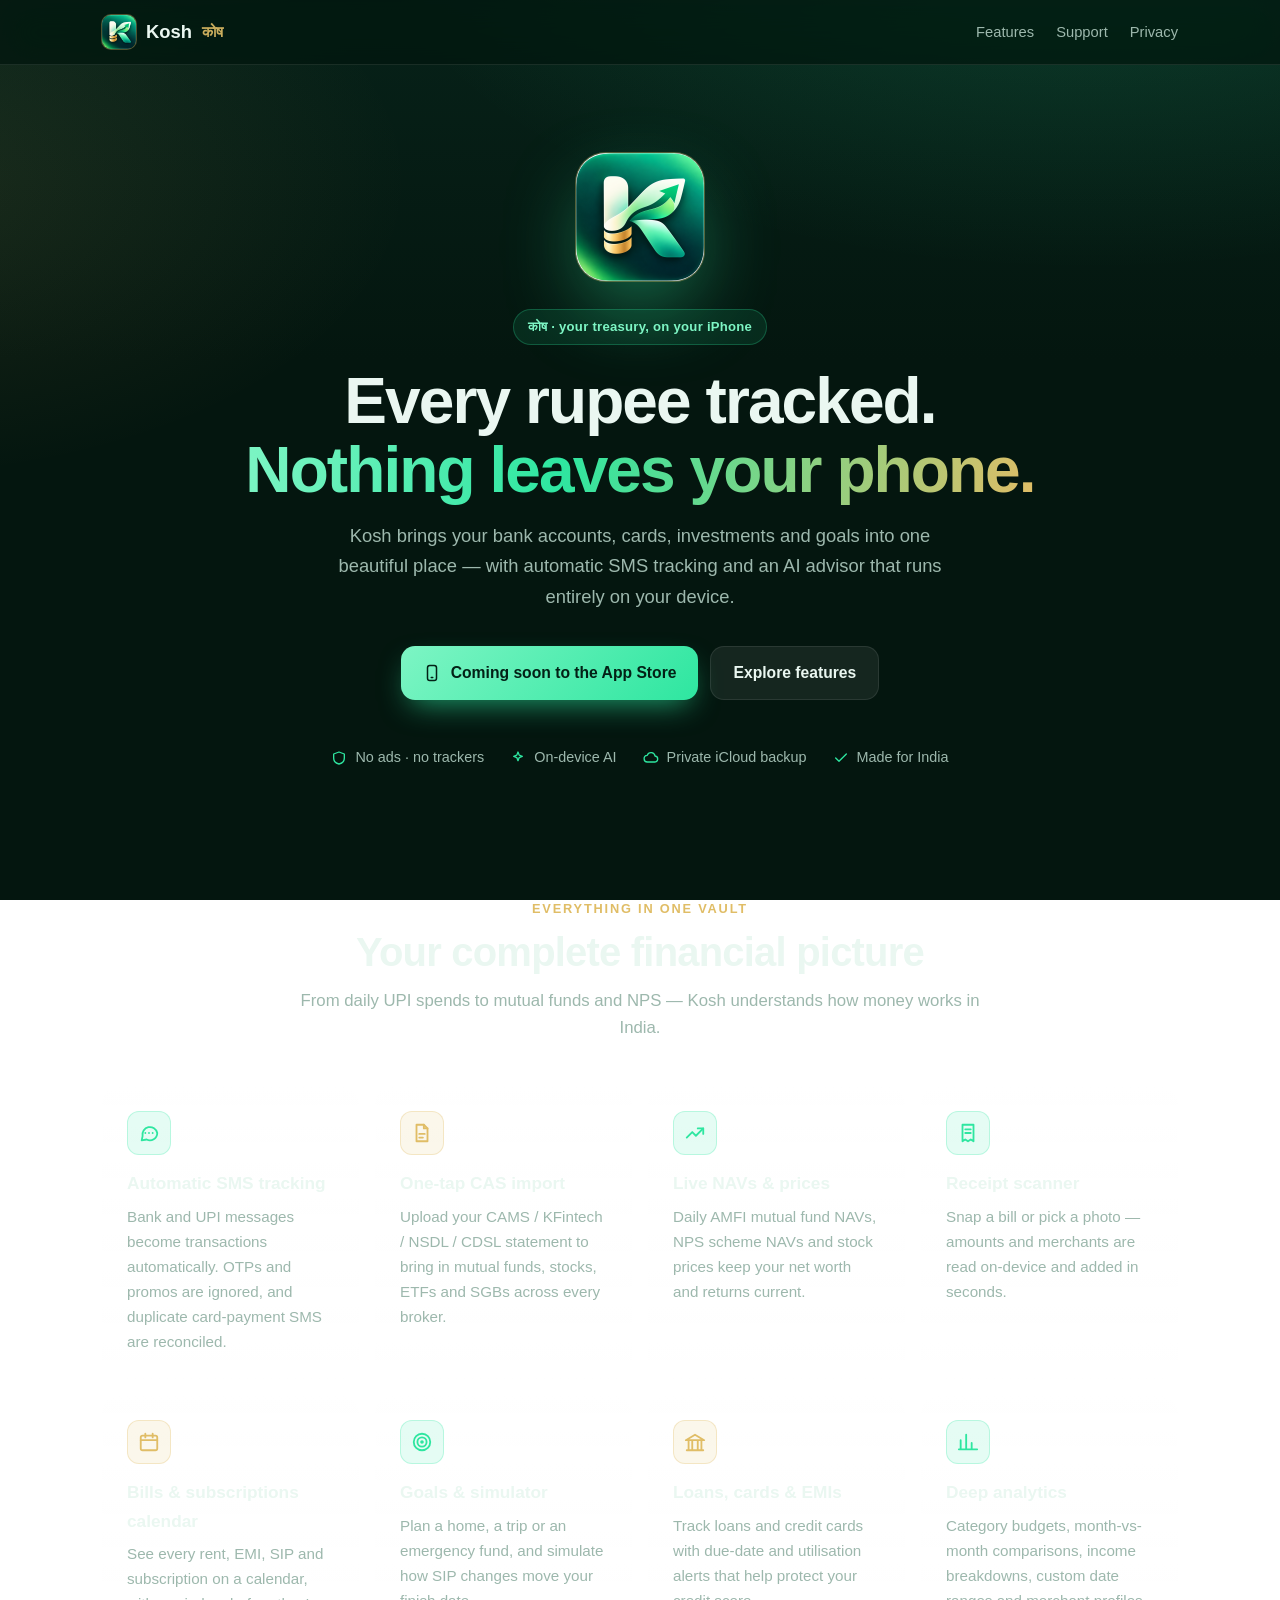
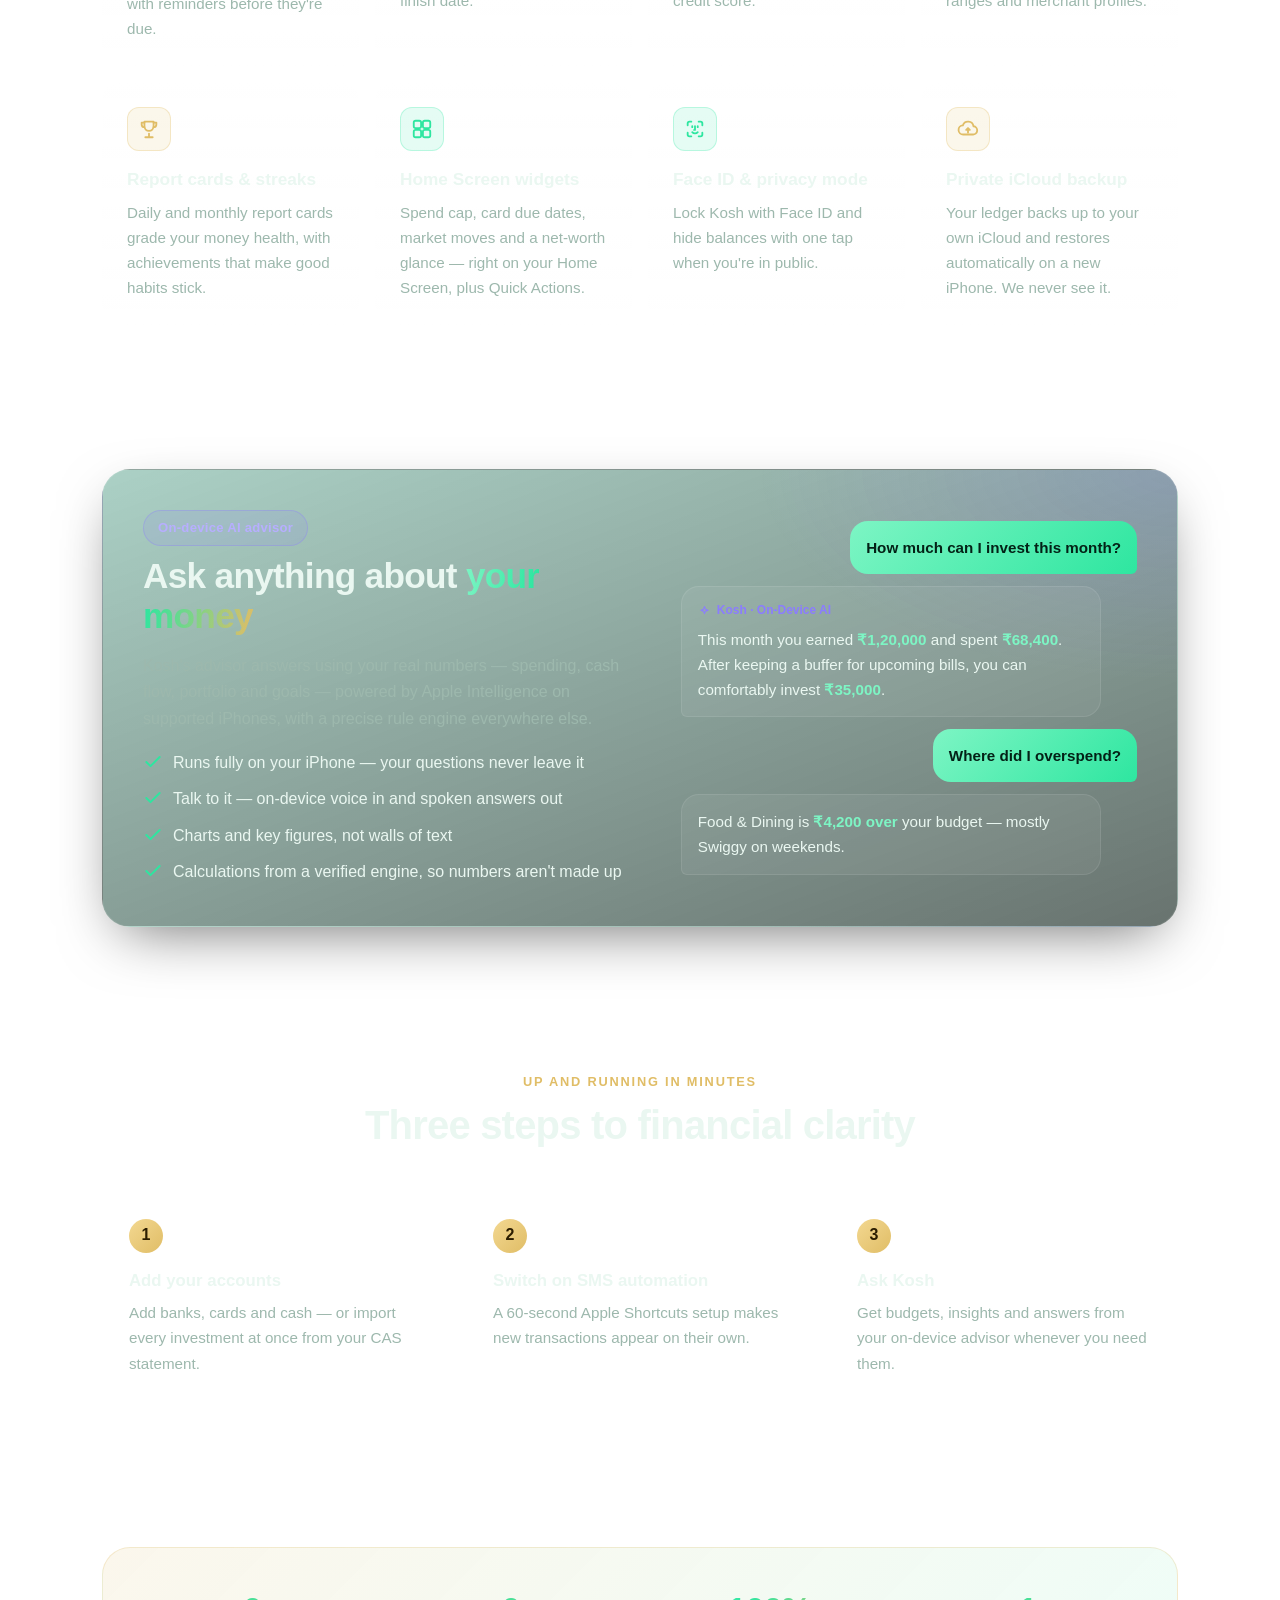
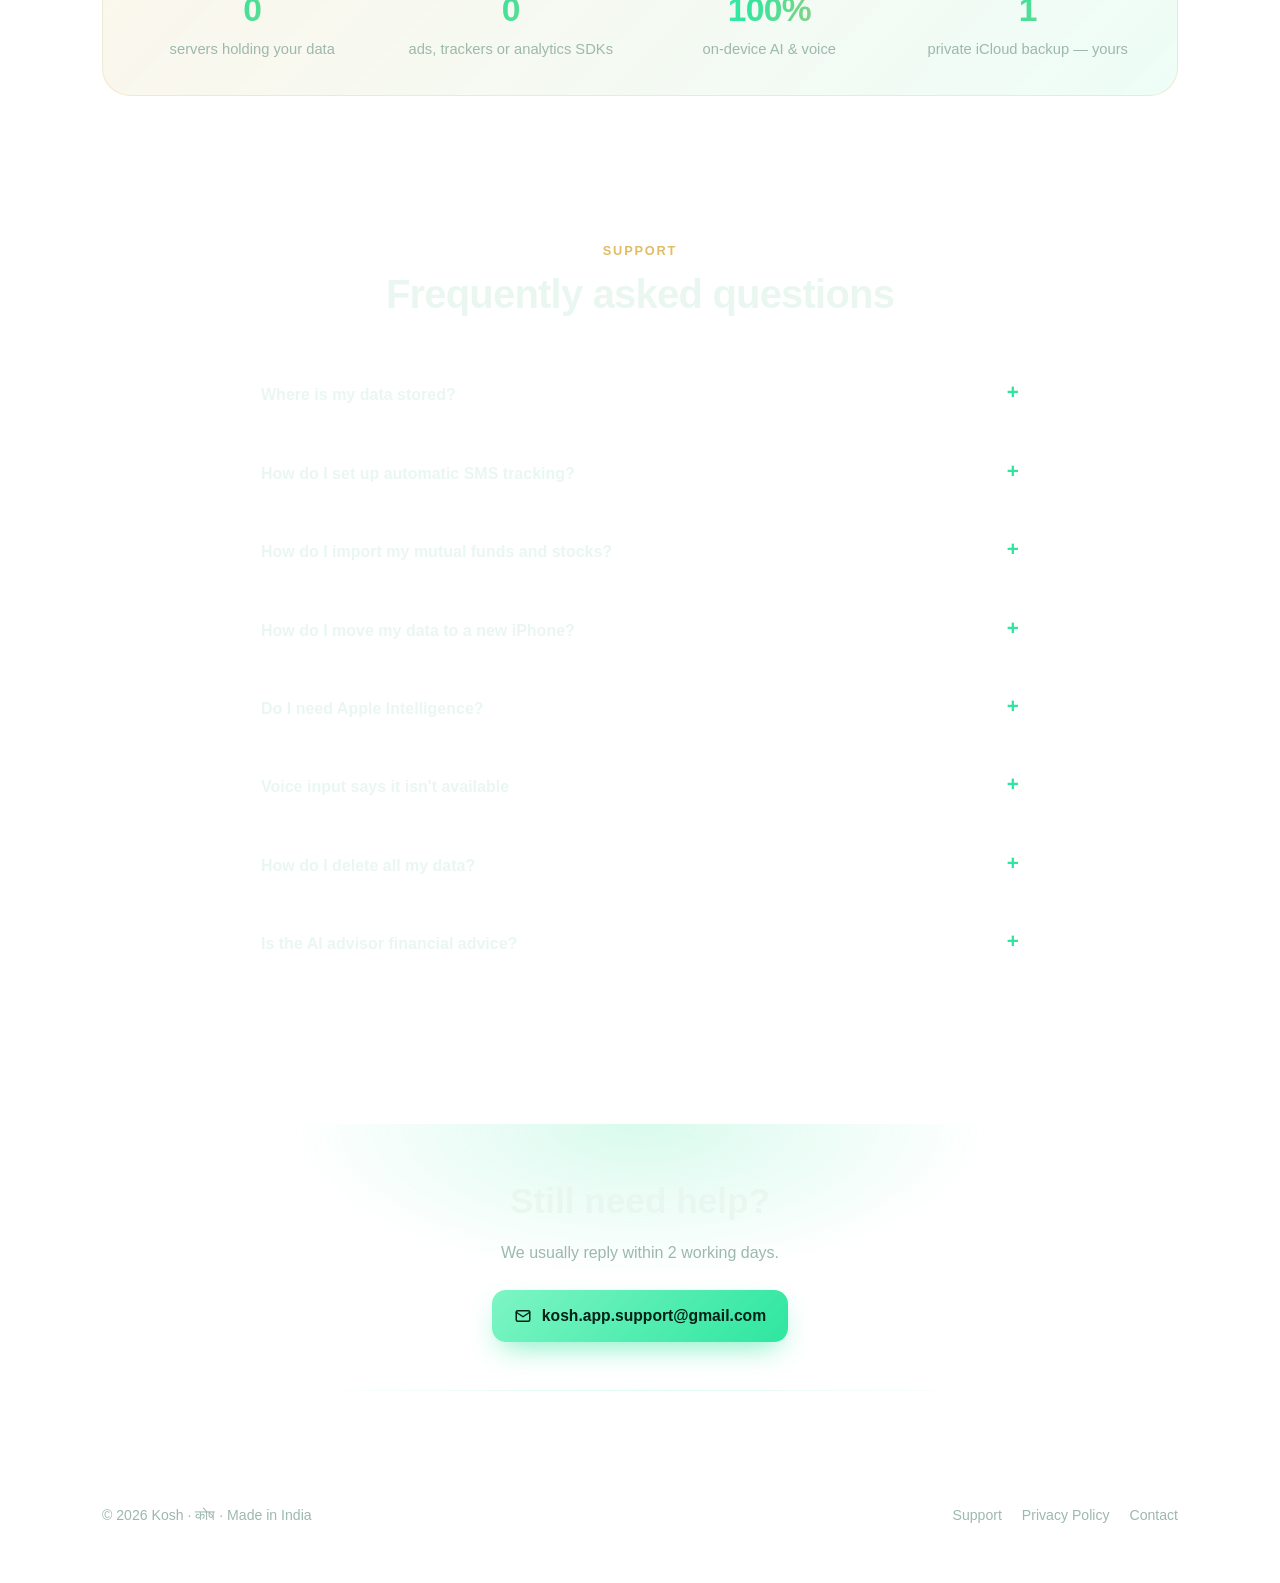
==== index.html @ d5144a24 "Kosh support and privacy policy site" ====
<!DOCTYPE html>
<html lang="en">
<head>
<meta charset="utf-8">
<meta name="viewport" content="width=device-width, initial-scale=1">
<title>Kosh — Private money manager for India</title>
<meta name="description" content="Kosh tracks your spending, investments and goals entirely on your iPhone. Automatic SMS tracking, CAS import, live NAVs and an on-device AI advisor. No ads, no trackers.">
<meta name="theme-color" content="#04160f">
<meta property="og:title" content="Kosh — Private money manager for India">
<meta property="og:description" content="Spending, investments and an on-device AI advisor — all private, all on your iPhone.">
<meta property="og:image" content="https://rsamit26.github.io/kosh/assets/kosh-icon-512.png">
<link rel="icon" type="image/png" href="assets/favicon.png">
<link rel="apple-touch-icon" href="assets/apple-touch-icon.png">
<link rel="stylesheet" href="style.css?v=2">
</head>
<body>

<header class="nav">
  <div class="wrap">
    <a class="brand" href="./"><img src="assets/kosh-icon-512.png" alt="">Kosh <span class="deva">कोष</span></a>
    <nav class="nav-links" aria-label="Main">
      <a href="#features" class="hide-sm">Features</a>
      <a href="#faq">Support</a>
      <a href="privacy.html">Privacy</a>
    </nav>
  </div>
</header>

<main>
  <!-- Hero -->
  <section class="hero">
    <div class="wrap">
      <img class="hero-icon" src="assets/kosh-icon-512.png" alt="Kosh app icon">
      <span class="eyebrow">कोष · your treasury, on your iPhone</span>
      <h1>Every rupee tracked.<br><span class="grad">Nothing leaves your phone.</span></h1>
      <p class="lead">Kosh brings your bank accounts, cards, investments and goals into one beautiful place — with automatic SMS tracking and an AI advisor that runs entirely on your device.</p>
      <div class="cta-row">
        <span class="btn btn-primary">
          <svg viewBox="0 0 24 24" fill="none" stroke="currentColor" stroke-width="2" stroke-linecap="round" stroke-linejoin="round"><rect x="6" y="2" width="12" height="20" rx="3"/><path d="M11 18h2"/></svg>
          Coming soon to the App Store
        </span>
        <a class="btn" href="#features">Explore features</a>
      </div>
      <div class="trust">
        <span><svg viewBox="0 0 24 24" fill="none" stroke="currentColor" stroke-width="2" stroke-linecap="round" stroke-linejoin="round"><path d="M12 3l8 3v6c0 5-3.5 8-8 9-4.5-1-8-4-8-9V6z"/></svg>No ads · no trackers</span>
        <span><svg viewBox="0 0 24 24" fill="none" stroke="currentColor" stroke-width="2" stroke-linecap="round" stroke-linejoin="round"><path d="M12 3l1.8 4.7L18.5 9.5 13.8 11.3 12 16l-1.8-4.7L5.5 9.5l4.7-1.8z"/></svg>On-device AI</span>
        <span><svg viewBox="0 0 24 24" fill="none" stroke="currentColor" stroke-width="2" stroke-linecap="round" stroke-linejoin="round"><path d="M7 18a5 5 0 01-.6-10A6 6 0 0118 9a4.5 4.5 0 01-1 9z"/></svg>Private iCloud backup</span>
        <span><svg viewBox="0 0 24 24" fill="none" stroke="currentColor" stroke-width="2" stroke-linecap="round" stroke-linejoin="round"><path d="M20 6L9 17l-5-5"/></svg>Made for India</span>
      </div>
    </div>
  </section>

  <!-- Features -->
  <section id="features">
    <div class="wrap">
      <div class="section-head">
        <div class="kicker">Everything in one vault</div>
        <h2>Your complete financial picture</h2>
        <p>From daily UPI spends to mutual funds and NPS — Kosh understands how money works in India.</p>
      </div>
      <div class="grid">
        <div class="card">
          <div class="ico"><svg viewBox="0 0 24 24" fill="none" stroke="currentColor" stroke-width="2" stroke-linecap="round" stroke-linejoin="round"><path d="M21 12a8 8 0 01-11.6 7.1L4 20l1-4.6A8 8 0 1121 12z"/><path d="M8 12h.01M12 12h.01M16 12h.01"/></svg></div>
          <h3>Automatic SMS tracking</h3>
          <p>Bank and UPI messages become transactions automatically. OTPs and promos are ignored, and duplicate card-payment SMS are reconciled.</p>
        </div>
        <div class="card">
          <div class="ico gold"><svg viewBox="0 0 24 24" fill="none" stroke="currentColor" stroke-width="2" stroke-linecap="round" stroke-linejoin="round"><path d="M14 3H6v18h12V7z"/><path d="M14 3v4h4M9 13h6M9 17h4"/></svg></div>
          <h3>One-tap CAS import</h3>
          <p>Upload your CAMS / KFintech / NSDL / CDSL statement to bring in mutual funds, stocks, ETFs and SGBs across every broker.</p>
        </div>
        <div class="card">
          <div class="ico"><svg viewBox="0 0 24 24" fill="none" stroke="currentColor" stroke-width="2" stroke-linecap="round" stroke-linejoin="round"><path d="M3 17l6-6 4 4 8-8"/><path d="M15 7h6v6"/></svg></div>
          <h3>Live NAVs &amp; prices</h3>
          <p>Daily AMFI mutual fund NAVs, NPS scheme NAVs and stock prices keep your net worth and returns current.</p>
        </div>
        <div class="card">
          <div class="ico"><svg viewBox="0 0 24 24" fill="none" stroke="currentColor" stroke-width="2" stroke-linecap="round" stroke-linejoin="round"><path d="M6 3h12v18l-3-2-3 2-3-2-3 2z"/><path d="M9 8h6M9 12h6"/></svg></div>
          <h3>Receipt scanner</h3>
          <p>Snap a bill or pick a photo — amounts and merchants are read on-device and added in seconds.</p>
        </div>
        <div class="card">
          <div class="ico gold"><svg viewBox="0 0 24 24" fill="none" stroke="currentColor" stroke-width="2" stroke-linecap="round" stroke-linejoin="round"><rect x="3" y="5" width="18" height="16" rx="2"/><path d="M3 10h18M8 3v4M16 3v4"/></svg></div>
          <h3>Bills &amp; subscriptions calendar</h3>
          <p>See every rent, EMI, SIP and subscription on a calendar, with reminders before they're due.</p>
        </div>
        <div class="card">
          <div class="ico"><svg viewBox="0 0 24 24" fill="none" stroke="currentColor" stroke-width="2" stroke-linecap="round" stroke-linejoin="round"><circle cx="12" cy="12" r="9"/><circle cx="12" cy="12" r="5"/><circle cx="12" cy="12" r="1"/></svg></div>
          <h3>Goals &amp; simulator</h3>
          <p>Plan a home, a trip or an emergency fund, and simulate how SIP changes move your finish date.</p>
        </div>
        <div class="card">
          <div class="ico gold"><svg viewBox="0 0 24 24" fill="none" stroke="currentColor" stroke-width="2" stroke-linecap="round" stroke-linejoin="round"><path d="M3 21h18M5 21V10M19 21V10M9 21V10M15 21V10M2 10l10-6 10 6z"/></svg></div>
          <h3>Loans, cards &amp; EMIs</h3>
          <p>Track loans and credit cards with due-date and utilisation alerts that help protect your credit score.</p>
        </div>
        <div class="card">
          <div class="ico"><svg viewBox="0 0 24 24" fill="none" stroke="currentColor" stroke-width="2" stroke-linecap="round" stroke-linejoin="round"><path d="M4 20V10M10 20V4M16 20v-7M22 20H2"/></svg></div>
          <h3>Deep analytics</h3>
          <p>Category budgets, month-vs-month comparisons, income breakdowns, custom date ranges and merchant profiles.</p>
        </div>
        <div class="card">
          <div class="ico gold"><svg viewBox="0 0 24 24" fill="none" stroke="currentColor" stroke-width="2" stroke-linecap="round" stroke-linejoin="round"><path d="M8 21h8M12 17v4M7 4h10v5a5 5 0 01-10 0z"/><path d="M17 5h3v2a3 3 0 01-3 3M7 5H4v2a3 3 0 003 3"/></svg></div>
          <h3>Report cards &amp; streaks</h3>
          <p>Daily and monthly report cards grade your money health, with achievements that make good habits stick.</p>
        </div>
        <div class="card">
          <div class="ico"><svg viewBox="0 0 24 24" fill="none" stroke="currentColor" stroke-width="2" stroke-linecap="round" stroke-linejoin="round"><rect x="3" y="3" width="8" height="8" rx="2"/><rect x="13" y="3" width="8" height="8" rx="2"/><rect x="3" y="13" width="8" height="8" rx="2"/><rect x="13" y="13" width="8" height="8" rx="2"/></svg></div>
          <h3>Home Screen widgets</h3>
          <p>Spend cap, card due dates, market moves and a net-worth glance — right on your Home Screen, plus Quick Actions.</p>
        </div>
        <div class="card">
          <div class="ico"><svg viewBox="0 0 24 24" fill="none" stroke="currentColor" stroke-width="2" stroke-linecap="round" stroke-linejoin="round"><path d="M4 8V6a2 2 0 012-2h2M16 4h2a2 2 0 012 2v2M20 16v2a2 2 0 01-2 2h-2M8 20H6a2 2 0 01-2-2v-2"/><path d="M9 9v1M15 9v1M12 9v4h-1M9 15.5a4 4 0 006 0"/></svg></div>
          <h3>Face ID &amp; privacy mode</h3>
          <p>Lock Kosh with Face ID and hide balances with one tap when you're in public.</p>
        </div>
        <div class="card">
          <div class="ico gold"><svg viewBox="0 0 24 24" fill="none" stroke="currentColor" stroke-width="2" stroke-linecap="round" stroke-linejoin="round"><path d="M7 18a5 5 0 01-.6-10A6 6 0 0118 9a4.5 4.5 0 01-1 9z"/><path d="M12 11v5M10 13l2-2 2 2"/></svg></div>
          <h3>Private iCloud backup</h3>
          <p>Your ledger backs up to your own iCloud and restores automatically on a new iPhone. We never see it.</p>
        </div>
      </div>
    </div>
  </section>

  <!-- AI advisor spotlight -->
  <section>
    <div class="wrap">
      <div class="spotlight">
        <div>
          <span class="eyebrow" style="color:#b7aeff;background:rgba(139,124,255,.12);border-color:rgba(139,124,255,.3)">On-device AI advisor</span>
          <h2>Ask anything about <span class="grad">your money</span></h2>
          <p>Kosh's advisor answers using your real numbers — spending, cash flow, portfolio and goals — powered by Apple Intelligence on supported iPhones, with a precise rule engine everywhere else.</p>
          <ul class="ticks">
            <li><svg viewBox="0 0 24 24" fill="none" stroke="currentColor" stroke-width="2.4" stroke-linecap="round" stroke-linejoin="round"><path d="M20 6L9 17l-5-5"/></svg>Runs fully on your iPhone — your questions never leave it</li>
            <li><svg viewBox="0 0 24 24" fill="none" stroke="currentColor" stroke-width="2.4" stroke-linecap="round" stroke-linejoin="round"><path d="M20 6L9 17l-5-5"/></svg>Talk to it — on-device voice in and spoken answers out</li>
            <li><svg viewBox="0 0 24 24" fill="none" stroke="currentColor" stroke-width="2.4" stroke-linecap="round" stroke-linejoin="round"><path d="M20 6L9 17l-5-5"/></svg>Charts and key figures, not walls of text</li>
            <li><svg viewBox="0 0 24 24" fill="none" stroke="currentColor" stroke-width="2.4" stroke-linecap="round" stroke-linejoin="round"><path d="M20 6L9 17l-5-5"/></svg>Calculations from a verified engine, so numbers aren't made up</li>
          </ul>
        </div>
        <div class="chat" aria-label="Example conversation">
          <div class="bubble me">How much can I invest this month?</div>
          <div class="bubble ai">
            <div class="tag"><svg viewBox="0 0 24 24" fill="none" stroke="currentColor" stroke-width="2" stroke-linecap="round" stroke-linejoin="round"><path d="M12 3l1.8 4.7L18.5 9.5 13.8 11.3 12 16l-1.8-4.7L5.5 9.5l4.7-1.8z"/></svg>Kosh · On-Device AI</div>
            This month you earned <b>₹1,20,000</b> and spent <b>₹68,400</b>. After keeping a buffer for upcoming bills, you can comfortably invest <b>₹35,000</b>.
          </div>
          <div class="bubble me">Where did I overspend?</div>
          <div class="bubble ai">Food &amp; Dining is <b>₹4,200 over</b> your budget — mostly Swiggy on weekends.</div>
        </div>
      </div>
    </div>
  </section>

  <!-- How it works -->
  <section>
    <div class="wrap">
      <div class="section-head">
        <div class="kicker">Up and running in minutes</div>
        <h2>Three steps to financial clarity</h2>
      </div>
      <div class="steps">
        <div class="step"><h3>Add your accounts</h3><p>Add banks, cards and cash — or import every investment at once from your CAS statement.</p></div>
        <div class="step"><h3>Switch on SMS automation</h3><p>A 60-second Apple Shortcuts setup makes new transactions appear on their own.</p></div>
        <div class="step"><h3>Ask Kosh</h3><p>Get budgets, insights and answers from your on-device advisor whenever you need them.</p></div>
      </div>
    </div>
  </section>

  <!-- Privacy band -->
  <section>
    <div class="wrap">
      <div class="band">
        <div><div class="num grad">0</div><div class="lbl">servers holding your data</div></div>
        <div><div class="num grad">0</div><div class="lbl">ads, trackers or analytics SDKs</div></div>
        <div><div class="num grad">100%</div><div class="lbl">on-device AI &amp; voice</div></div>
        <div><div class="num grad">1</div><div class="lbl">private iCloud backup — yours</div></div>
      </div>
    </div>
  </section>

  <!-- FAQ / Support -->
  <section id="faq">
    <div class="wrap">
      <div class="section-head">
        <div class="kicker">Support</div>
        <h2>Frequently asked questions</h2>
      </div>
      <div class="faq">
        <details>
          <summary>Where is my data stored?</summary>
          <p>On your iPhone, and optionally in your own private iCloud backup. Kosh has no servers that receive your financial data. Read the <a href="privacy.html">Privacy Policy</a>.</p>
        </details>
        <details>
          <summary>How do I set up automatic SMS tracking?</summary>
          <p>Open Kosh → Settings → SMS Automation Guide and follow the steps to create an Apple Shortcuts automation. Set it up on your iPhone only — your other devices get the transactions through iCloud Backup.</p>
        </details>
        <details>
          <summary>How do I import my mutual funds and stocks?</summary>
          <p>Download your Consolidated Account Statement (CAS) PDF from CAMS, KFintech, NSDL or CDSL, then go to Accounts → + → Upload CAS Statement. Holdings from every broker, including Zerodha, Groww and Upstox, are included.</p>
        </details>
        <details>
          <summary>How do I move my data to a new iPhone?</summary>
          <p>Keep iCloud Backup on (Settings → iCloud Backup). Install Kosh on the new iPhone with the same Apple ID and your data restores automatically on first launch.</p>
        </details>
        <details>
          <summary>Do I need Apple Intelligence?</summary>
          <p>No. On iPhones with Apple Intelligence the advisor uses Apple's on-device model; on other iPhones it uses Kosh's built-in rule engine. Both run entirely on your device.</p>
        </details>
        <details>
          <summary>Voice input says it isn't available</summary>
          <p>Kosh only uses on-device speech recognition. Turn on Dictation in Settings → General → Keyboard so iOS can download the speech model for your language, then try again.</p>
        </details>
        <details>
          <summary>How do I delete all my data?</summary>
          <p>Settings → Reset &amp; Clear All Data removes everything from your device and your iCloud backup.</p>
        </details>
        <details>
          <summary>Is the AI advisor financial advice?</summary>
          <p>No. It provides educational insights based on your own data. Please consult a registered adviser before making financial decisions.</p>
        </details>
      </div>
    </div>
  </section>

  <!-- Contact -->
  <section>
    <div class="wrap">
      <div class="contact">
        <h2>Still need help?</h2>
        <p>We usually reply within 2 working days.</p>
        <a class="btn btn-primary" href="mailto:kosh.app.support@gmail.com?subject=Kosh%20Support">
          <svg viewBox="0 0 24 24" fill="none" stroke="currentColor" stroke-width="2" stroke-linecap="round" stroke-linejoin="round"><rect x="3" y="5" width="18" height="14" rx="2"/><path d="M3 7l9 6 9-6"/></svg>
          kosh.app.support@gmail.com
        </a>
      </div>
    </div>
  </section>
</main>

<footer>
  <div class="wrap">
    <span>© 2026 Kosh · कोष · Made in India</span>
    <nav aria-label="Footer"><a href="#faq">Support</a><a href="privacy.html">Privacy Policy</a><a href="mailto:kosh.app.support@gmail.com">Contact</a></nav>
  </div>
</footer>

</body>
</html>
---- style.css ----
/* Kosh — brand theme (emerald vault, mint growth, gold coins). No web fonts, no trackers. */
:root {
    --bg: #04160f;
    --bg-2: #072219;
    --surface: rgba(255, 255, 255, 0.04);
    --surface-2: rgba(255, 255, 255, 0.07);
    --border: rgba(255, 255, 255, 0.09);
    --text: #eaf7f1;
    --muted: #9db8ad;
    --mint: #2ee6a0;
    --mint-2: #7df5c4;
    --emerald: #0f7a5a;
    --gold: #e0bd66;
    --gold-2: #b8913a;
    --ivory: #f7f3e6;
    --violet: #8b7cff;
    --radius: 20px;
    --shadow: 0 20px 60px -20px rgba(0, 0, 0, 0.6);
    --max: 1120px;
}

* { box-sizing: border-box; }
html { scroll-behavior: smooth; }
body {
    margin: 0;
    font: 16px/1.65 -apple-system, BlinkMacSystemFont, "SF Pro Text", "Segoe UI", Roboto, "Noto Sans Devanagari", sans-serif;
    color: var(--text);
    background:
        radial-gradient(1200px 600px at 85% -10%, rgba(46, 230, 160, 0.16), transparent 60%),
        radial-gradient(900px 500px at -10% 20%, rgba(224, 189, 102, 0.10), transparent 60%),
        linear-gradient(180deg, var(--bg-2), var(--bg) 40%);
    background-attachment: fixed;
    -webkit-font-smoothing: antialiased;
}
a { color: var(--mint); text-decoration: none; }
a:hover { text-decoration: underline; }
img { max-width: 100%; display: block; }
.wrap { max-width: var(--max); margin: 0 auto; padding: 0 22px; }

/* ---------- Nav ---------- */
.nav {
    position: sticky; top: 0; z-index: 10;
    backdrop-filter: saturate(160%) blur(18px);
    -webkit-backdrop-filter: saturate(160%) blur(18px);
    background: rgba(4, 22, 15, 0.72);
    border-bottom: 1px solid var(--border);
}
.nav .wrap { display: flex; align-items: center; justify-content: space-between; height: 64px; }
.brand { display: flex; align-items: center; gap: 10px; color: var(--text); font-weight: 700; font-size: 1.15rem; }
.brand:hover { text-decoration: none; }
.brand img { width: 34px; height: 34px; border-radius: 9px; box-shadow: 0 0 0 1px rgba(224, 189, 102, 0.35); }
.brand .deva { color: var(--gold); font-weight: 600; font-size: 0.95rem; opacity: 0.9; }
.nav-links { display: flex; gap: 22px; font-size: 0.92rem; }
.nav-links a { color: var(--muted); }
.nav-links a:hover, .nav-links a[aria-current="page"] { color: var(--text); text-decoration: none; }

/* ---------- Hero ---------- */
.hero { padding: 88px 0 56px; text-align: center; }
.hero-icon {
    width: 128px; height: 128px; margin: 0 auto 28px; border-radius: 30px;
    box-shadow: 0 0 0 1px rgba(224, 189, 102, 0.35), 0 30px 80px -10px rgba(46, 230, 160, 0.45);
}
.eyebrow {
    display: inline-flex; align-items: center; gap: 8px;
    padding: 6px 14px; border-radius: 999px;
    background: rgba(46, 230, 160, 0.10); border: 1px solid rgba(46, 230, 160, 0.25);
    color: var(--mint-2); font-size: 0.82rem; font-weight: 600; letter-spacing: 0.02em;
}
.hero h1 {
    margin: 22px auto 16px; max-width: 820px;
    font-size: clamp(2.3rem, 5.5vw, 4rem); line-height: 1.08; letter-spacing: -0.03em;
}
.grad {
    background: linear-gradient(100deg, var(--mint-2), var(--mint) 40%, var(--gold) 100%);
    -webkit-background-clip: text; background-clip: text; color: transparent;
}
.hero p.lead { max-width: 640px; margin: 0 auto; color: var(--muted); font-size: 1.15rem; }
.cta-row { display: flex; gap: 12px; justify-content: center; flex-wrap: wrap; margin-top: 34px; }
.btn {
    display: inline-flex; align-items: center; gap: 10px;
    padding: 13px 22px; border-radius: 14px; font-weight: 650; font-size: 0.98rem;
    border: 1px solid var(--border); color: var(--text); background: var(--surface-2);
}
.btn:hover { text-decoration: none; background: rgba(255, 255, 255, 0.11); }
.btn-primary {
    color: #032116; border: none;
    background: linear-gradient(135deg, var(--mint-2), var(--mint));
    box-shadow: 0 12px 30px -10px rgba(46, 230, 160, 0.7);
}
.btn-primary:hover { background: linear-gradient(135deg, #9af8d2, #45ecb0); }
.btn svg { width: 18px; height: 18px; }

/* ---------- Trust strip ---------- */
.trust { display: flex; justify-content: center; flex-wrap: wrap; gap: 10px 26px; margin-top: 46px; color: var(--muted); font-size: 0.9rem; }
.trust span { display: inline-flex; align-items: center; gap: 8px; }
.trust svg { width: 16px; height: 16px; color: var(--mint); }

/* ---------- Sections ---------- */
section { padding: 72px 0; }
.section-head { text-align: center; max-width: 680px; margin: 0 auto 44px; }
.section-head .kicker { color: var(--gold); font-weight: 700; font-size: 0.8rem; letter-spacing: 0.14em; text-transform: uppercase; }
.section-head h2 { margin: 10px 0 12px; font-size: clamp(1.7rem, 3.4vw, 2.5rem); letter-spacing: -0.02em; line-height: 1.15; }
.section-head p { color: var(--muted); margin: 0; font-size: 1.05rem; }

/* ---------- Feature grid ---------- */
.grid { display: grid; gap: 16px; grid-template-columns: repeat(auto-fit, minmax(250px, 1fr)); }
.card {
    position: relative; padding: 24px; border-radius: var(--radius);
    background: linear-gradient(180deg, var(--surface-2), var(--surface));
    border: 1px solid var(--border);
    transition: transform 0.2s ease, border-color 0.2s ease;
}
.card:hover { transform: translateY(-3px); border-color: rgba(46, 230, 160, 0.35); }
.card h3 { margin: 14px 0 6px; font-size: 1.08rem; }
.card p { margin: 0; color: var(--muted); font-size: 0.95rem; }
.ico {
    width: 44px; height: 44px; border-radius: 12px; display: grid; place-items: center;
    background: rgba(46, 230, 160, 0.12); color: var(--mint);
    box-shadow: inset 0 0 0 1px rgba(46, 230, 160, 0.25);
}
.ico svg { width: 22px; height: 22px; }
.ico.gold { background: rgba(224, 189, 102, 0.13); color: var(--gold); box-shadow: inset 0 0 0 1px rgba(224, 189, 102, 0.3); }
.ico.violet { background: rgba(139, 124, 255, 0.14); color: var(--violet); box-shadow: inset 0 0 0 1px rgba(139, 124, 255, 0.3); }

/* ---------- Spotlight (AI advisor) ---------- */
.spotlight {
    display: grid; gap: 36px; align-items: center; grid-template-columns: 1.1fr 1fr;
    padding: 40px; border-radius: 28px;
    background:
        radial-gradient(600px 300px at 100% 0%, rgba(139, 124, 255, 0.18), transparent 70%),
        linear-gradient(160deg, rgba(15, 122, 90, 0.35), rgba(4, 22, 15, 0.6));
    border: 1px solid var(--border); box-shadow: var(--shadow);
}
.spotlight h2 { margin: 10px 0 12px; font-size: clamp(1.6rem, 3vw, 2.2rem); letter-spacing: -0.02em; line-height: 1.15; }
.spotlight p { color: var(--muted); }
.ticks { list-style: none; padding: 0; margin: 18px 0 0; display: grid; gap: 10px; }
.ticks li { display: flex; gap: 10px; align-items: flex-start; }
.ticks svg { flex: none; width: 20px; height: 20px; color: var(--mint); margin-top: 2px; }
.chat { display: grid; gap: 12px; }
.bubble { padding: 14px 16px; border-radius: 18px; font-size: 0.95rem; max-width: 92%; }
.bubble.me { justify-self: end; background: linear-gradient(135deg, var(--mint-2), var(--mint)); color: #032116; border-bottom-right-radius: 6px; font-weight: 550; }
.bubble.ai { background: rgba(255, 255, 255, 0.06); border: 1px solid var(--border); border-bottom-left-radius: 6px; }
.bubble.ai b { color: var(--mint-2); }
.bubble .tag { display: flex; align-items: center; gap: 6px; font-size: 0.75rem; color: var(--violet); font-weight: 650; margin-bottom: 6px; }
.bubble .tag svg { width: 13px; height: 13px; }

/* ---------- Steps ---------- */
.steps { counter-reset: s; display: grid; gap: 16px; grid-template-columns: repeat(auto-fit, minmax(240px, 1fr)); }
.step { padding: 26px; border-radius: var(--radius); background: var(--surface); border: 1px solid var(--border); }
.step::before {
    counter-increment: s; content: counter(s);
    display: grid; place-items: center; width: 34px; height: 34px; border-radius: 50%;
    font-weight: 800; color: #2b1d00; background: linear-gradient(135deg, #f3d891, var(--gold));
}
.step h3 { margin: 14px 0 6px; font-size: 1.05rem; }
.step p { margin: 0; color: var(--muted); font-size: 0.95rem; }

/* ---------- Privacy band ---------- */
.band {
    display: grid; gap: 28px; grid-template-columns: repeat(auto-fit, minmax(200px, 1fr));
    padding: 34px; border-radius: 28px; text-align: center;
    background: linear-gradient(135deg, rgba(224, 189, 102, 0.12), rgba(46, 230, 160, 0.08));
    border: 1px solid rgba(224, 189, 102, 0.25);
}
.band .num { font-size: 2.1rem; font-weight: 800; letter-spacing: -0.02em; }
.band .lbl { color: var(--muted); font-size: 0.92rem; }

/* ---------- FAQ ---------- */
.faq { max-width: 800px; margin: 0 auto; display: grid; gap: 10px; }
details { border-radius: 16px; background: var(--surface); border: 1px solid var(--border); padding: 4px 20px; }
details[open] { background: var(--surface-2); border-color: rgba(46, 230, 160, 0.3); }
summary { cursor: pointer; list-style: none; padding: 16px 0; font-weight: 650; display: flex; justify-content: space-between; gap: 16px; }
summary::-webkit-details-marker { display: none; }
summary::after { content: "+"; color: var(--mint); font-size: 1.3rem; line-height: 1; transition: transform 0.2s; }
details[open] summary::after { transform: rotate(45deg); }
details p { margin: 0 0 18px; color: var(--muted); }

/* ---------- Contact ---------- */
.contact {
    text-align: center; padding: 48px 28px; border-radius: 28px;
    background: radial-gradient(500px 220px at 50% 0%, rgba(46, 230, 160, 0.18), transparent 70%), var(--surface);
    border: 1px solid var(--border);
}
.contact h2 { margin: 0 0 10px; font-size: clamp(1.6rem, 3vw, 2.2rem); }
.contact p { color: var(--muted); margin: 0 0 24px; }

/* ---------- Footer ---------- */
footer { padding: 40px 0 56px; border-top: 1px solid var(--border); color: var(--muted); font-size: 0.88rem; }
footer .wrap { display: flex; justify-content: space-between; align-items: center; flex-wrap: wrap; gap: 16px; }
footer nav { display: flex; gap: 20px; }
footer a { color: var(--muted); }

/* ---------- Legal (privacy policy) ---------- */
.legal-hero { padding: 64px 0 24px; text-align: center; }
.legal-hero h1 { margin: 16px 0 8px; font-size: clamp(2rem, 4.5vw, 3rem); letter-spacing: -0.02em; }
.legal-hero .meta { color: var(--muted); }
.legal { display: grid; gap: 28px; grid-template-columns: 240px 1fr; align-items: start; padding-bottom: 72px; }
.toc { position: sticky; top: 88px; padding: 18px; border-radius: 16px; background: var(--surface); border: 1px solid var(--border); font-size: 0.9rem; }
.toc b { display: block; margin-bottom: 8px; color: var(--gold); font-size: 0.75rem; letter-spacing: 0.12em; text-transform: uppercase; }
.toc ol { margin: 0; padding-left: 18px; display: grid; gap: 6px; }
.toc a { color: var(--muted); }
.toc a:hover { color: var(--text); }
.doc { display: grid; gap: 14px; }
.summary-card {
    padding: 26px; border-radius: var(--radius);
    background: linear-gradient(135deg, rgba(46, 230, 160, 0.12), rgba(224, 189, 102, 0.08));
    border: 1px solid rgba(46, 230, 160, 0.3);
}
.summary-card h2 { margin: 0 0 12px; font-size: 1.2rem; }
.doc section { padding: 24px 26px; border-radius: var(--radius); background: var(--surface); border: 1px solid var(--border); scroll-margin-top: 84px; }
.doc h2 { margin: 0 0 10px; font-size: 1.15rem; display: flex; align-items: center; gap: 10px; }
.doc h2 .n { display: grid; place-items: center; width: 28px; height: 28px; border-radius: 8px; font-size: 0.85rem; background: rgba(224, 189, 102, 0.14); color: var(--gold); }
.doc p, .doc li { color: #c9dcd4; }
.doc p { margin: 0 0 10px; }
.doc p:last-child { margin-bottom: 0; }
.doc ul { margin: 0; padding-left: 20px; display: grid; gap: 8px; }
.doc ul + p { margin-top: 12px; }
.doc strong { color: var(--text); }

/* ---------- Responsive ---------- */
@media (max-width: 860px) {
    .spotlight { grid-template-columns: 1fr; padding: 28px; }
    .legal { grid-template-columns: 1fr; }
    .toc { position: static; }
}
@media (max-width: 560px) {
    .nav-links { gap: 14px; font-size: 0.85rem; }
    .nav-links .hide-sm { display: none; }
    .hero { padding-top: 56px; }
    section { padding: 52px 0; }
}
@media (prefers-reduced-motion: reduce) {
    html { scroll-behavior: auto; }
    .card { transition: none; }
}
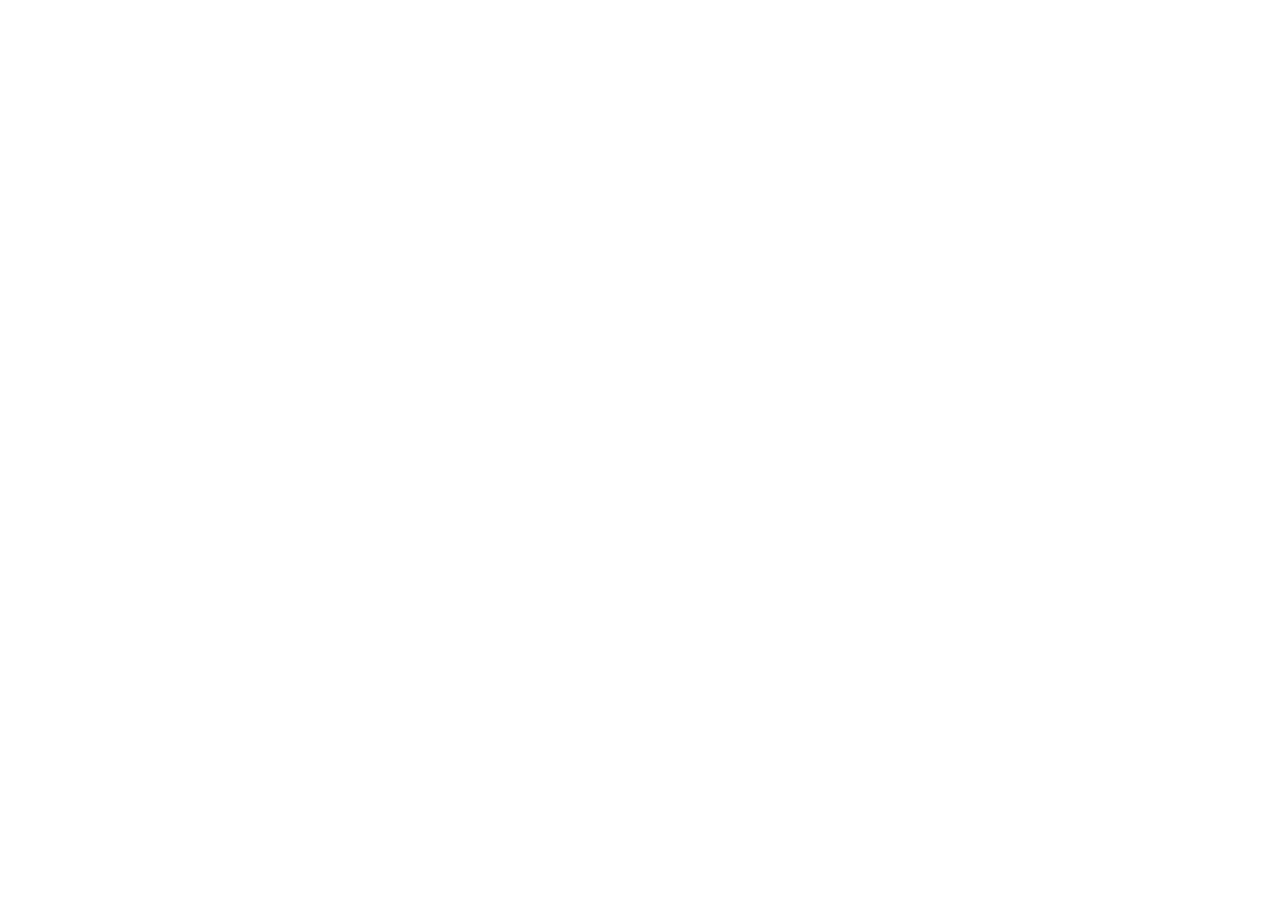
==== commit 69e20391: "Redirect to kosh-app.github.io" ====
--- a/index.html
+++ b/index.html
@@ -2,247 +2,12 @@
 <html lang="en">
 <head>
 <meta charset="utf-8">
-<meta name="viewport" content="width=device-width, initial-scale=1">
-<title>Kosh — Private money manager for India</title>
-<meta name="description" content="Kosh tracks your spending, investments and goals entirely on your iPhone. Automatic SMS tracking, CAS import, live NAVs and an on-device AI advisor. No ads, no trackers.">
-<meta name="theme-color" content="#04160f">
-<meta property="og:title" content="Kosh — Private money manager for India">
-<meta property="og:description" content="Spending, investments and an on-device AI advisor — all private, all on your iPhone.">
-<meta property="og:image" content="https://rsamit26.github.io/kosh/assets/kosh-icon-512.png">
-<link rel="icon" type="image/png" href="assets/favicon.png">
-<link rel="apple-touch-icon" href="assets/apple-touch-icon.png">
-<link rel="stylesheet" href="style.css?v=2">
+<title>Kosh has moved</title>
+<meta http-equiv="refresh" content="0; url=https://kosh-app.github.io/">
+<link rel="canonical" href="https://kosh-app.github.io/">
+<meta name="robots" content="noindex">
 </head>
-<body>
-
-<header class="nav">
-  <div class="wrap">
-    <a class="brand" href="./"><img src="assets/kosh-icon-512.png" alt="">Kosh <span class="deva">कोष</span></a>
-    <nav class="nav-links" aria-label="Main">
-      <a href="#features" class="hide-sm">Features</a>
-      <a href="#faq">Support</a>
-      <a href="privacy.html">Privacy</a>
-    </nav>
-  </div>
-</header>
-
-<main>
-  <!-- Hero -->
-  <section class="hero">
-    <div class="wrap">
-      <img class="hero-icon" src="assets/kosh-icon-512.png" alt="Kosh app icon">
-      <span class="eyebrow">कोष · your treasury, on your iPhone</span>
-      <h1>Every rupee tracked.<br><span class="grad">Nothing leaves your phone.</span></h1>
-      <p class="lead">Kosh brings your bank accounts, cards, investments and goals into one beautiful place — with automatic SMS tracking and an AI advisor that runs entirely on your device.</p>
-      <div class="cta-row">
-        <span class="btn btn-primary">
-          <svg viewBox="0 0 24 24" fill="none" stroke="currentColor" stroke-width="2" stroke-linecap="round" stroke-linejoin="round"><rect x="6" y="2" width="12" height="20" rx="3"/><path d="M11 18h2"/></svg>
-          Coming soon to the App Store
-        </span>
-        <a class="btn" href="#features">Explore features</a>
-      </div>
-      <div class="trust">
-        <span><svg viewBox="0 0 24 24" fill="none" stroke="currentColor" stroke-width="2" stroke-linecap="round" stroke-linejoin="round"><path d="M12 3l8 3v6c0 5-3.5 8-8 9-4.5-1-8-4-8-9V6z"/></svg>No ads · no trackers</span>
-        <span><svg viewBox="0 0 24 24" fill="none" stroke="currentColor" stroke-width="2" stroke-linecap="round" stroke-linejoin="round"><path d="M12 3l1.8 4.7L18.5 9.5 13.8 11.3 12 16l-1.8-4.7L5.5 9.5l4.7-1.8z"/></svg>On-device AI</span>
-        <span><svg viewBox="0 0 24 24" fill="none" stroke="currentColor" stroke-width="2" stroke-linecap="round" stroke-linejoin="round"><path d="M7 18a5 5 0 01-.6-10A6 6 0 0118 9a4.5 4.5 0 01-1 9z"/></svg>Private iCloud backup</span>
-        <span><svg viewBox="0 0 24 24" fill="none" stroke="currentColor" stroke-width="2" stroke-linecap="round" stroke-linejoin="round"><path d="M20 6L9 17l-5-5"/></svg>Made for India</span>
-      </div>
-    </div>
-  </section>
-
-  <!-- Features -->
-  <section id="features">
-    <div class="wrap">
-      <div class="section-head">
-        <div class="kicker">Everything in one vault</div>
-        <h2>Your complete financial picture</h2>
-        <p>From daily UPI spends to mutual funds and NPS — Kosh understands how money works in India.</p>
-      </div>
-      <div class="grid">
-        <div class="card">
-          <div class="ico"><svg viewBox="0 0 24 24" fill="none" stroke="currentColor" stroke-width="2" stroke-linecap="round" stroke-linejoin="round"><path d="M21 12a8 8 0 01-11.6 7.1L4 20l1-4.6A8 8 0 1121 12z"/><path d="M8 12h.01M12 12h.01M16 12h.01"/></svg></div>
-          <h3>Automatic SMS tracking</h3>
-          <p>Bank and UPI messages become transactions automatically. OTPs and promos are ignored, and duplicate card-payment SMS are reconciled.</p>
-        </div>
-        <div class="card">
-          <div class="ico gold"><svg viewBox="0 0 24 24" fill="none" stroke="currentColor" stroke-width="2" stroke-linecap="round" stroke-linejoin="round"><path d="M14 3H6v18h12V7z"/><path d="M14 3v4h4M9 13h6M9 17h4"/></svg></div>
-          <h3>One-tap CAS import</h3>
-          <p>Upload your CAMS / KFintech / NSDL / CDSL statement to bring in mutual funds, stocks, ETFs and SGBs across every broker.</p>
-        </div>
-        <div class="card">
-          <div class="ico"><svg viewBox="0 0 24 24" fill="none" stroke="currentColor" stroke-width="2" stroke-linecap="round" stroke-linejoin="round"><path d="M3 17l6-6 4 4 8-8"/><path d="M15 7h6v6"/></svg></div>
-          <h3>Live NAVs &amp; prices</h3>
-          <p>Daily AMFI mutual fund NAVs, NPS scheme NAVs and stock prices keep your net worth and returns current.</p>
-        </div>
-        <div class="card">
-          <div class="ico"><svg viewBox="0 0 24 24" fill="none" stroke="currentColor" stroke-width="2" stroke-linecap="round" stroke-linejoin="round"><path d="M6 3h12v18l-3-2-3 2-3-2-3 2z"/><path d="M9 8h6M9 12h6"/></svg></div>
-          <h3>Receipt scanner</h3>
-          <p>Snap a bill or pick a photo — amounts and merchants are read on-device and added in seconds.</p>
-        </div>
-        <div class="card">
-          <div class="ico gold"><svg viewBox="0 0 24 24" fill="none" stroke="currentColor" stroke-width="2" stroke-linecap="round" stroke-linejoin="round"><rect x="3" y="5" width="18" height="16" rx="2"/><path d="M3 10h18M8 3v4M16 3v4"/></svg></div>
-          <h3>Bills &amp; subscriptions calendar</h3>
-          <p>See every rent, EMI, SIP and subscription on a calendar, with reminders before they're due.</p>
-        </div>
-        <div class="card">
-          <div class="ico"><svg viewBox="0 0 24 24" fill="none" stroke="currentColor" stroke-width="2" stroke-linecap="round" stroke-linejoin="round"><circle cx="12" cy="12" r="9"/><circle cx="12" cy="12" r="5"/><circle cx="12" cy="12" r="1"/></svg></div>
-          <h3>Goals &amp; simulator</h3>
-          <p>Plan a home, a trip or an emergency fund, and simulate how SIP changes move your finish date.</p>
-        </div>
-        <div class="card">
-          <div class="ico gold"><svg viewBox="0 0 24 24" fill="none" stroke="currentColor" stroke-width="2" stroke-linecap="round" stroke-linejoin="round"><path d="M3 21h18M5 21V10M19 21V10M9 21V10M15 21V10M2 10l10-6 10 6z"/></svg></div>
-          <h3>Loans, cards &amp; EMIs</h3>
-          <p>Track loans and credit cards with due-date and utilisation alerts that help protect your credit score.</p>
-        </div>
-        <div class="card">
-          <div class="ico"><svg viewBox="0 0 24 24" fill="none" stroke="currentColor" stroke-width="2" stroke-linecap="round" stroke-linejoin="round"><path d="M4 20V10M10 20V4M16 20v-7M22 20H2"/></svg></div>
-          <h3>Deep analytics</h3>
-          <p>Category budgets, month-vs-month comparisons, income breakdowns, custom date ranges and merchant profiles.</p>
-        </div>
-        <div class="card">
-          <div class="ico gold"><svg viewBox="0 0 24 24" fill="none" stroke="currentColor" stroke-width="2" stroke-linecap="round" stroke-linejoin="round"><path d="M8 21h8M12 17v4M7 4h10v5a5 5 0 01-10 0z"/><path d="M17 5h3v2a3 3 0 01-3 3M7 5H4v2a3 3 0 003 3"/></svg></div>
-          <h3>Report cards &amp; streaks</h3>
-          <p>Daily and monthly report cards grade your money health, with achievements that make good habits stick.</p>
-        </div>
-        <div class="card">
-          <div class="ico"><svg viewBox="0 0 24 24" fill="none" stroke="currentColor" stroke-width="2" stroke-linecap="round" stroke-linejoin="round"><rect x="3" y="3" width="8" height="8" rx="2"/><rect x="13" y="3" width="8" height="8" rx="2"/><rect x="3" y="13" width="8" height="8" rx="2"/><rect x="13" y="13" width="8" height="8" rx="2"/></svg></div>
-          <h3>Home Screen widgets</h3>
-          <p>Spend cap, card due dates, market moves and a net-worth glance — right on your Home Screen, plus Quick Actions.</p>
-        </div>
-        <div class="card">
-          <div class="ico"><svg viewBox="0 0 24 24" fill="none" stroke="currentColor" stroke-width="2" stroke-linecap="round" stroke-linejoin="round"><path d="M4 8V6a2 2 0 012-2h2M16 4h2a2 2 0 012 2v2M20 16v2a2 2 0 01-2 2h-2M8 20H6a2 2 0 01-2-2v-2"/><path d="M9 9v1M15 9v1M12 9v4h-1M9 15.5a4 4 0 006 0"/></svg></div>
-          <h3>Face ID &amp; privacy mode</h3>
-          <p>Lock Kosh with Face ID and hide balances with one tap when you're in public.</p>
-        </div>
-        <div class="card">
-          <div class="ico gold"><svg viewBox="0 0 24 24" fill="none" stroke="currentColor" stroke-width="2" stroke-linecap="round" stroke-linejoin="round"><path d="M7 18a5 5 0 01-.6-10A6 6 0 0118 9a4.5 4.5 0 01-1 9z"/><path d="M12 11v5M10 13l2-2 2 2"/></svg></div>
-          <h3>Private iCloud backup</h3>
-          <p>Your ledger backs up to your own iCloud and restores automatically on a new iPhone. We never see it.</p>
-        </div>
-      </div>
-    </div>
-  </section>
-
-  <!-- AI advisor spotlight -->
-  <section>
-    <div class="wrap">
-      <div class="spotlight">
-        <div>
-          <span class="eyebrow" style="color:#b7aeff;background:rgba(139,124,255,.12);border-color:rgba(139,124,255,.3)">On-device AI advisor</span>
-          <h2>Ask anything about <span class="grad">your money</span></h2>
-          <p>Kosh's advisor answers using your real numbers — spending, cash flow, portfolio and goals — powered by Apple Intelligence on supported iPhones, with a precise rule engine everywhere else.</p>
-          <ul class="ticks">
-            <li><svg viewBox="0 0 24 24" fill="none" stroke="currentColor" stroke-width="2.4" stroke-linecap="round" stroke-linejoin="round"><path d="M20 6L9 17l-5-5"/></svg>Runs fully on your iPhone — your questions never leave it</li>
-            <li><svg viewBox="0 0 24 24" fill="none" stroke="currentColor" stroke-width="2.4" stroke-linecap="round" stroke-linejoin="round"><path d="M20 6L9 17l-5-5"/></svg>Talk to it — on-device voice in and spoken answers out</li>
-            <li><svg viewBox="0 0 24 24" fill="none" stroke="currentColor" stroke-width="2.4" stroke-linecap="round" stroke-linejoin="round"><path d="M20 6L9 17l-5-5"/></svg>Charts and key figures, not walls of text</li>
-            <li><svg viewBox="0 0 24 24" fill="none" stroke="currentColor" stroke-width="2.4" stroke-linecap="round" stroke-linejoin="round"><path d="M20 6L9 17l-5-5"/></svg>Calculations from a verified engine, so numbers aren't made up</li>
-          </ul>
-        </div>
-        <div class="chat" aria-label="Example conversation">
-          <div class="bubble me">How much can I invest this month?</div>
-          <div class="bubble ai">
-            <div class="tag"><svg viewBox="0 0 24 24" fill="none" stroke="currentColor" stroke-width="2" stroke-linecap="round" stroke-linejoin="round"><path d="M12 3l1.8 4.7L18.5 9.5 13.8 11.3 12 16l-1.8-4.7L5.5 9.5l4.7-1.8z"/></svg>Kosh · On-Device AI</div>
-            This month you earned <b>₹1,20,000</b> and spent <b>₹68,400</b>. After keeping a buffer for upcoming bills, you can comfortably invest <b>₹35,000</b>.
-          </div>
-          <div class="bubble me">Where did I overspend?</div>
-          <div class="bubble ai">Food &amp; Dining is <b>₹4,200 over</b> your budget — mostly Swiggy on weekends.</div>
-        </div>
-      </div>
-    </div>
-  </section>
-
-  <!-- How it works -->
-  <section>
-    <div class="wrap">
-      <div class="section-head">
-        <div class="kicker">Up and running in minutes</div>
-        <h2>Three steps to financial clarity</h2>
-      </div>
-      <div class="steps">
-        <div class="step"><h3>Add your accounts</h3><p>Add banks, cards and cash — or import every investment at once from your CAS statement.</p></div>
-        <div class="step"><h3>Switch on SMS automation</h3><p>A 60-second Apple Shortcuts setup makes new transactions appear on their own.</p></div>
-        <div class="step"><h3>Ask Kosh</h3><p>Get budgets, insights and answers from your on-device advisor whenever you need them.</p></div>
-      </div>
-    </div>
-  </section>
-
-  <!-- Privacy band -->
-  <section>
-    <div class="wrap">
-      <div class="band">
-        <div><div class="num grad">0</div><div class="lbl">servers holding your data</div></div>
-        <div><div class="num grad">0</div><div class="lbl">ads, trackers or analytics SDKs</div></div>
-        <div><div class="num grad">100%</div><div class="lbl">on-device AI &amp; voice</div></div>
-        <div><div class="num grad">1</div><div class="lbl">private iCloud backup — yours</div></div>
-      </div>
-    </div>
-  </section>
-
-  <!-- FAQ / Support -->
-  <section id="faq">
-    <div class="wrap">
-      <div class="section-head">
-        <div class="kicker">Support</div>
-        <h2>Frequently asked questions</h2>
-      </div>
-      <div class="faq">
-        <details>
-          <summary>Where is my data stored?</summary>
-          <p>On your iPhone, and optionally in your own private iCloud backup. Kosh has no servers that receive your financial data. Read the <a href="privacy.html">Privacy Policy</a>.</p>
-        </details>
-        <details>
-          <summary>How do I set up automatic SMS tracking?</summary>
-          <p>Open Kosh → Settings → SMS Automation Guide and follow the steps to create an Apple Shortcuts automation. Set it up on your iPhone only — your other devices get the transactions through iCloud Backup.</p>
-        </details>
-        <details>
-          <summary>How do I import my mutual funds and stocks?</summary>
-          <p>Download your Consolidated Account Statement (CAS) PDF from CAMS, KFintech, NSDL or CDSL, then go to Accounts → + → Upload CAS Statement. Holdings from every broker, including Zerodha, Groww and Upstox, are included.</p>
-        </details>
-        <details>
-          <summary>How do I move my data to a new iPhone?</summary>
-          <p>Keep iCloud Backup on (Settings → iCloud Backup). Install Kosh on the new iPhone with the same Apple ID and your data restores automatically on first launch.</p>
-        </details>
-        <details>
-          <summary>Do I need Apple Intelligence?</summary>
-          <p>No. On iPhones with Apple Intelligence the advisor uses Apple's on-device model; on other iPhones it uses Kosh's built-in rule engine. Both run entirely on your device.</p>
-        </details>
-        <details>
-          <summary>Voice input says it isn't available</summary>
-          <p>Kosh only uses on-device speech recognition. Turn on Dictation in Settings → General → Keyboard so iOS can download the speech model for your language, then try again.</p>
-        </details>
-        <details>
-          <summary>How do I delete all my data?</summary>
-          <p>Settings → Reset &amp; Clear All Data removes everything from your device and your iCloud backup.</p>
-        </details>
-        <details>
-          <summary>Is the AI advisor financial advice?</summary>
-          <p>No. It provides educational insights based on your own data. Please consult a registered adviser before making financial decisions.</p>
-        </details>
-      </div>
-    </div>
-  </section>
-
-  <!-- Contact -->
-  <section>
-    <div class="wrap">
-      <div class="contact">
-        <h2>Still need help?</h2>
-        <p>We usually reply within 2 working days.</p>
-        <a class="btn btn-primary" href="mailto:kosh.app.support@gmail.com?subject=Kosh%20Support">
-          <svg viewBox="0 0 24 24" fill="none" stroke="currentColor" stroke-width="2" stroke-linecap="round" stroke-linejoin="round"><rect x="3" y="5" width="18" height="14" rx="2"/><path d="M3 7l9 6 9-6"/></svg>
-          kosh.app.support@gmail.com
-        </a>
-      </div>
-    </div>
-  </section>
-</main>
-
-<footer>
-  <div class="wrap">
-    <span>© 2026 Kosh · कोष · Made in India</span>
-    <nav aria-label="Footer"><a href="#faq">Support</a><a href="privacy.html">Privacy Policy</a><a href="mailto:kosh.app.support@gmail.com">Contact</a></nav>
-  </div>
-</footer>
-
+<body style="background:#04160f;color:#eaf7f1;font-family:-apple-system,sans-serif;text-align:center;padding:80px 20px">
+<p>Kosh has moved to <a style="color:#2ee6a0" href="https://kosh-app.github.io/">https://kosh-app.github.io/</a></p>
 </body>
 </html>
